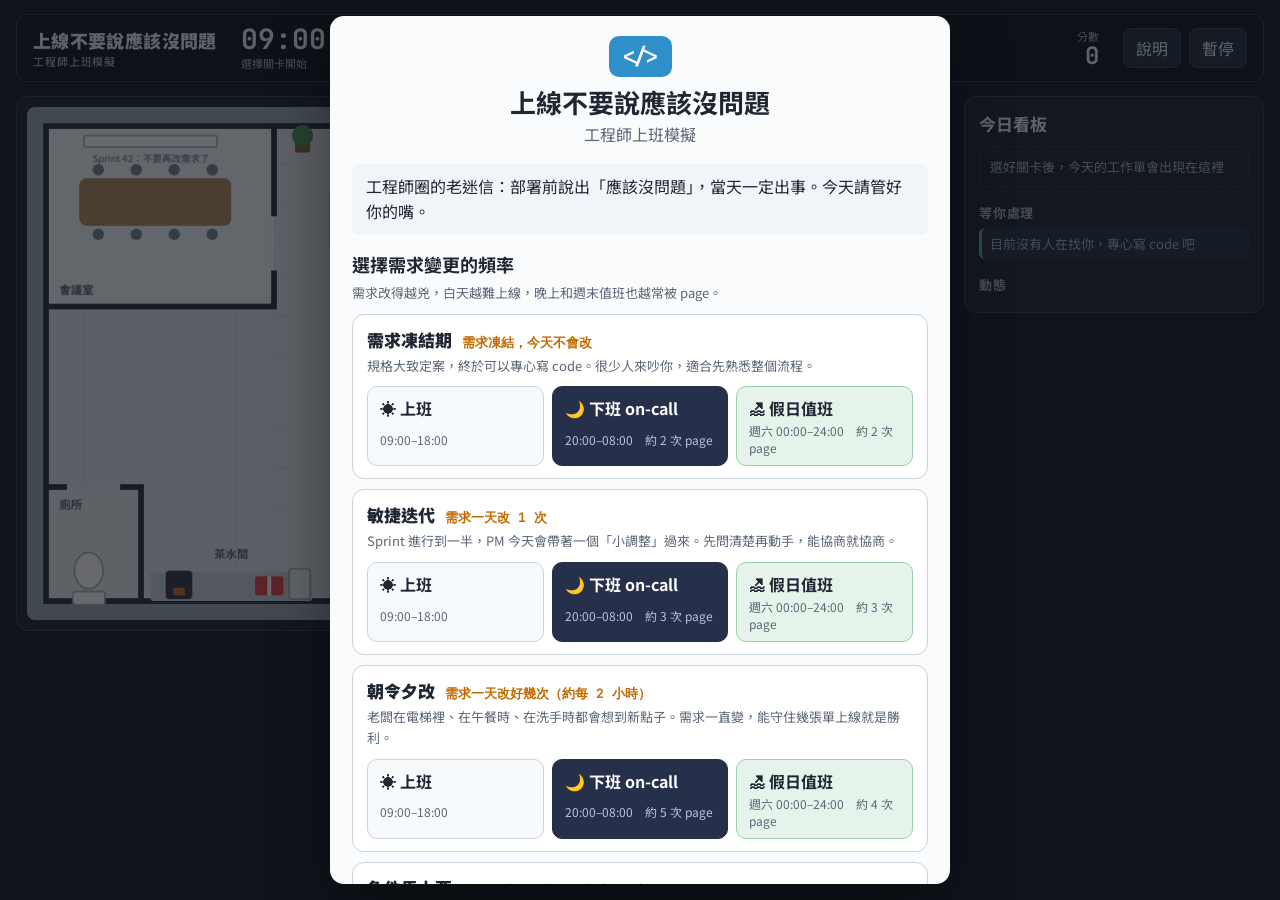
==== should-be-fine/index.html @ b034e5cc "Add the game 上線不要說應該沒問題 Served at /should-be-fine/ with noindex like the homepage. The homepage list" ====
<!doctype html>
<html lang="zh-Hant">
<head>
<meta charset="utf-8">
<meta name="viewport" content="width=device-width, initial-scale=1, viewport-fit=cover">
<meta name="robots" content="noindex">
<title>上線不要說應該沒問題｜工程師上班模擬</title>
<meta name="description" content="工程師上班模擬遊戲：寫 code、code review、交測、部署、處理線上告警，還要應付一直變的需求。">
<meta name="theme-color" content="#151A23">
<link rel="icon" href="data:image/svg+xml,%3Csvg xmlns='http://www.w3.org/2000/svg' viewBox='0 0 64 64'%3E%3Crect width='64' height='64' rx='14' fill='%232F8FCB'/%3E%3Ctext x='32' y='42' font-size='28' font-family='monospace' font-weight='700' text-anchor='middle' fill='white'%3E%26lt;/%26gt;%3C/text%3E%3C/svg%3E">
<link rel="preconnect" href="https://fonts.googleapis.com">
<link rel="preconnect" href="https://fonts.gstatic.com" crossorigin>
<link rel="stylesheet" href="https://fonts.googleapis.com/css2?family=Noto+Sans+TC:wght@400;500;700;900&family=JetBrains+Mono:wght@500;700&display=swap">
<link rel="stylesheet" href="style.css">
</head>
<body>
<div class="app">
  <header class="hud">
    <div class="brand">上線不要說應該沒問題<small id="lvLabel">工程師上班模擬</small></div>
    <div class="clockbox"><div class="clock" id="clock">09:00</div><div class="sub" id="left">選擇關卡開始</div></div>
    <div class="meters">
      <div class="meter"><div class="lab"><span>精神</span><span id="vEn">100%</span></div><div class="bar"><i id="bEn"></i></div></div>
      <div class="meter"><div class="lab"><span>膀胱</span><span id="vBl">15%</span></div><div class="bar"><i id="bBl"></i></div></div>
      <div class="meter small"><div class="lab"><span>肚子</span></div><div class="val" id="vHu">還好</div></div>
    </div>
    <div class="scorebox"><div class="lab">分數</div><div class="score" id="score">0</div></div>
    <div class="hbtns"><button class="hbtn phone" id="btnPhone" hidden>📟 接 page</button><button class="hbtn leave" id="btnLeave" hidden>下班 🏃</button><button class="hbtn" id="btnWait" hidden>⏩ 等一下 (F)</button><button class="hbtn" id="btnHelp">說明</button><button class="hbtn" id="btnPause">暫停</button></div>
  </header>

  <main class="stage">
    <canvas id="cv" aria-label="辦公室平面圖"></canvas>
  </main>

  <aside class="side">
    <section><h2 id="boardTitle">今日看板</h2><div id="board" class="board"></div></section>
    <section><h3>等你處理</h3><ul id="todo" class="todo"></ul></section>
    <section><h3>動態</h3><ul id="feed" class="feed"></ul></section>
  </aside>
</div>

<div class="ov" id="ov" hidden><div class="card" id="card" role="dialog" aria-modal="true"></div></div>

<script src="js/data.js"></script>
<script src="js/game.js"></script>
</body>
</html>
---- should-be-fine/style.css ----
:root {
  --bg: #1A202B;
  --panel: #232B38;
  --panel-2: #2C3545;
  --line: #3A4558;
  --ink: #E8ECF2;
  --ink-2: #A5B0C0;
  --accent: #4FC3F7;
  --ok: #4CC38A;
  --warn: #F0A020;
  --bad: #E5484D;
  --f-body: "Noto Sans TC", system-ui, -apple-system, "PingFang TC", "Microsoft JhengHei", sans-serif;
  --f-mono: "JetBrains Mono", ui-monospace, Menlo, Consolas, monospace;
  color-scheme: dark;
}
* { box-sizing: border-box; }
html, body { margin: 0; background: var(--bg); color: var(--ink); font-family: var(--f-body); }
body { padding: 14px max(16px, env(safe-area-inset-right)) 14px max(16px, env(safe-area-inset-left)); }
button { font: inherit; }
[hidden] { display: none !important; }

.app { max-width: 1500px; margin: 0 auto; display: grid; grid-template-columns: minmax(0, 1fr) 300px; gap: 14px; }

/* ---- HUD ---- */
.hud { grid-column: 1 / -1; display: flex; flex-wrap: wrap; align-items: center; gap: 10px 24px; background: #151A23; border: 1px solid var(--line); border-radius: 12px; padding: 10px 16px; }
.brand { font-weight: 900; font-size: 18px; letter-spacing: .02em; }
.brand small { display: block; font-weight: 500; font-size: 11px; color: var(--ink-2); letter-spacing: .08em; }
.clock { font-family: var(--f-mono); font-size: 28px; font-weight: 700; line-height: 1; }
.clockbox .sub { font-size: 11px; color: var(--ink-2); margin-top: 2px; }
.meters { display: flex; gap: 16px; align-items: center; flex: 1; min-width: 260px; }
.meter { min-width: 100px; flex: 1; max-width: 150px; }
.meter.small { flex: 0 0 auto; min-width: 54px; }
.meter .lab { display: flex; justify-content: space-between; font-size: 12px; color: var(--ink-2); }
.meter .lab span:last-child { font-family: var(--f-mono); color: var(--ink); }
.meter .val { font-weight: 700; font-size: 14px; }
.bar { position: relative; height: 8px; background: #2C3545; border-radius: 4px; overflow: hidden; margin-top: 4px; }
/* 精神條切成 10 節，被叫醒時一次扣一節以上 */
.bar::after { content: ""; position: absolute; inset: 0; background: repeating-linear-gradient(90deg, transparent 0 calc(10% - 2px), #151A23 calc(10% - 2px) 10%); pointer-events: none; }
.meter.hit .lab span:last-child { color: var(--bad); }
.meter.hit .bar { animation: hit .9s ease-out; }
@keyframes hit { 0%, 30% { box-shadow: 0 0 0 2px var(--bad); } 100% { box-shadow: 0 0 0 0 transparent; } }
@media (prefers-reduced-motion: reduce) { .meter.hit .bar { animation: none; } }
.bar i { display: block; height: 100%; width: 100%; background: var(--ok); transition: width .2s; }
.bar i.warn { background: var(--warn); }
.bar i.bad { background: var(--bad); }
.scorebox { text-align: right; }
.scorebox .lab { font-size: 11px; color: var(--ink-2); }
.score { font-family: var(--f-mono); font-size: 24px; font-weight: 700; line-height: 1; }
.hbtns { display: flex; gap: 8px; }
.hbtn { background: var(--panel-2); color: var(--ink); border: 1px solid var(--line); border-radius: 8px; padding: 7px 12px; cursor: pointer; }
.hbtn:hover { border-color: var(--accent); }
.hbtn.phone { background: #06A94D; border-color: #06A94D; font-weight: 700; }
.hbtn.phone.ring { background: var(--bad); border-color: var(--bad); animation: ring .6s infinite alternate; }
@keyframes ring { from { transform: rotate(-2deg) scale(1); } to { transform: rotate(2deg) scale(1.06); } }
@media (prefers-reduced-motion: reduce) { .hbtn.phone.ring { animation: none; } }

/* ---- 地圖 ---- */
.stage { position: relative; background: var(--panel); border: 1px solid var(--line); border-radius: 12px; padding: 10px; align-self: start; }
#cv { display: block; width: 100%; height: auto; aspect-ratio: 16 / 9; border-radius: 8px; touch-action: manipulation; }

/* ---- 右側面板 ---- */
.side { background: var(--panel); border: 1px solid var(--line); border-radius: 12px; padding: 12px 14px; align-self: start; max-height: calc(100vh - 120px); overflow: auto; }
.side h2 { font-size: 17px; margin: 2px 0 10px; }
.side h3 { font-size: 13px; color: var(--ink-2); margin: 16px 0 6px; letter-spacing: .06em; }
.board { display: grid; gap: 8px; }
.tk { background: var(--panel-2); border: 1px solid var(--line); border-left: 4px solid #7A8699; border-radius: 8px; padding: 7px 9px; }
.tk-top { display: flex; justify-content: space-between; align-items: center; font-size: 12px; }
.tk-top code { font-family: var(--f-mono); color: var(--ink-2); }
.tk .st { font-size: 11px; padding: 1px 7px; border-radius: 10px; background: #3A4558; }
.tk-title { font-size: 14px; margin-top: 2px; }
.tk-sub { font-size: 11px; color: var(--ink-2); margin-top: 3px; font-family: var(--f-mono); }
.tk-bar { height: 5px; background: #1A202B; border-radius: 3px; margin-top: 5px; overflow: hidden; }
.tk-bar i { display: block; height: 100%; background: var(--accent); }
.ver { font-size: 10px; background: var(--warn); color: #1A202B; padding: 0 5px; border-radius: 6px; font-weight: 700; }
.chg { font-size: 10px; background: var(--bad); color: #fff; padding: 0 5px; border-radius: 6px; font-weight: 700; }
.s-dev { border-left-color: var(--accent); }
.s-review, .s-qa { border-left-color: var(--warn); }
.s-review .st, .s-qa .st { background: var(--warn); color: #1A202B; }
.s-testing { border-left-color: #8C7AE6; }
.s-ready { border-left-color: var(--ok); }
.s-ready .st { background: var(--ok); color: #10241A; }
.s-done { opacity: .55; border-left-color: var(--ok); }
.todo, .feed { list-style: none; margin: 0; padding: 0; }
.todo li { font-size: 13px; padding: 6px 8px; border-radius: 6px; background: var(--panel-2); margin-bottom: 5px; border-left: 3px solid var(--warn); }
.todo li.u { border-left-color: var(--bad); background: #3A2429; }
.todo li.none { border-left-color: var(--ok); color: var(--ink-2); }
.feed li { font-size: 12px; padding: 4px 0; border-bottom: 1px dashed var(--line); color: var(--ink-2); }
.feed li time { font-family: var(--f-mono); margin-right: 6px; color: #7A8699; }
.feed li.g { color: #8FDDB4; }
.feed li.b { color: #F3A0A3; }

/* ---- 對話框 ---- */
.ov { position: fixed; inset: 0; background: rgba(10, 13, 19, .62); display: flex; align-items: center; justify-content: center; padding: 16px; z-index: 10; }
.card { background: #FAFBFC; color: #1F2733; width: min(620px, 100%); max-height: calc(100vh - 32px); overflow: auto; border-radius: 14px; padding: 20px 22px; box-shadow: 0 20px 60px rgba(0, 0, 0, .4); }
.card h1 { font-size: 26px; margin: 6px 0 2px; }
.card h4 { font-size: 18px; margin: 8px 0 10px; }
.card p { line-height: 1.6; }
.who { display: flex; align-items: center; gap: 8px; font-size: 14px; }
.who .badge { color: #fff; font-size: 12px; font-weight: 700; padding: 3px 8px; border-radius: 6px; }
.who .when { margin-left: auto; font-family: var(--f-mono); color: #7A8699; font-size: 12px; }
.stepn { font-size: 12px; color: #7A8699; margin-top: 6px; }
.body { font-size: 15px; line-height: 1.6; }
.body small, .card small { color: #5B6677; }
.quote { background: #FFF5D6; border-left: 4px solid var(--warn); padding: 8px 12px; border-radius: 6px; }
pre.code { background: #1B212B; color: #E3E8EE; font-family: var(--f-mono); font-size: 13px; line-height: 1.55; padding: 12px 14px; border-radius: 8px; overflow-x: auto; margin: 8px 0 12px; }
ul.mono { font-family: var(--f-mono); font-size: 13px; background: #1B212B; color: #FFB3B5; padding: 10px 14px 10px 30px; border-radius: 8px; line-height: 1.7; }
.opts { display: grid; gap: 8px; margin-top: 8px; }
.opt { text-align: left; background: #fff; color: #1F2733; border: 1.5px solid #CBD3DD; border-radius: 10px; padding: 10px 12px; cursor: pointer; line-height: 1.45; display: flex; gap: 10px; align-items: flex-start; flex-wrap: wrap; }
.opt b { flex: 1 1 100%; font-weight: 700; }
.opt small { flex: 1 1 100%; color: #5B6677; }
.opt:hover:not(:disabled) { border-color: #2F8FCB; background: #F0F8FD; }
.opt:disabled { cursor: default; opacity: .8; }
.opt:disabled:not(.right):not(.wrong) { opacity: .45; }
.opt.right, .chk.right { border-color: var(--ok); background: #E6F6EE; opacity: 1; }
.opt.wrong, .chk.wrong { border-color: var(--bad); background: #FCEAEA; opacity: 1; }
.k { font-family: var(--f-mono); font-size: 11px; background: #E3E8EE; color: #5B6677; border-radius: 4px; padding: 1px 6px; flex: 0 0 auto; margin-top: 1px; }
.opt b + small { margin-top: -6px; }
.checks { display: grid; gap: 6px; margin-top: 8px; }
.chk { display: flex; gap: 10px; align-items: center; border: 1.5px solid #CBD3DD; border-radius: 10px; padding: 9px 12px; cursor: pointer; background: #fff; }
.chk input { width: 18px; height: 18px; accent-color: #2F8FCB; }
.fb { margin-top: 12px; padding: 10px 12px; border-radius: 8px; line-height: 1.55; font-size: 14px; }
.fb.g { background: #E6F6EE; }
.fb.b { background: #FCEAEA; }
.acts { display: flex; gap: 10px; flex-wrap: wrap; margin-top: 14px; }
.btn { background: #E3E8EE; color: #1F2733; border: 0; border-radius: 10px; padding: 10px 18px; font-weight: 700; cursor: pointer; }
.btn.primary { background: #2F8FCB; color: #fff; }
.btn:hover { filter: brightness(1.06); }
.btn:focus-visible, .opt:focus-visible, .lvbtn:focus-visible { outline: 3px solid #F0A020; outline-offset: 2px; }

.title { text-align: center; }
.logo { display: inline-block; font-family: var(--f-mono); font-weight: 700; font-size: 22px; background: #2F8FCB; color: #fff; padding: 6px 12px; border-radius: 10px; }
.tag { color: #5B6677; margin: 0; }
.lead { background: #F1F4F8; padding: 10px 14px; border-radius: 8px; }
.lvs { display: grid; gap: 10px; }
.hint { font-size: 13px; color: #5B6677; margin: -4px 0 10px; }
.lvbox { border: 1.5px solid #CBD3DD; background: #fff; border-radius: 12px; padding: 12px 14px; }
.lvhead { display: flex; flex-wrap: wrap; align-items: baseline; gap: 4px 10px; }
.lvname { font-weight: 900; font-size: 17px; }
.lvfreq { font-family: var(--f-mono); font-size: 13px; color: #C26A00; font-weight: 700; }
.lvdesc { font-size: 13px; color: #5B6677; line-height: 1.5; margin: 4px 0 10px; }
.lvbtns { display: grid; grid-template-columns: repeat(3, 1fr); gap: 8px; }
.lvbtn { text-align: left; border: 1.5px solid #CBD3DD; background: #F7FAFC; border-radius: 10px; padding: 9px 12px; cursor: pointer; display: grid; gap: 2px; color: #1F2733; }
.lvbtn small { font-size: 12px; color: #5B6677; }
.lvbtn:hover { border-color: #2F8FCB; background: #F0F8FD; }
.lvbtn.night { background: #26304A; border-color: #26304A; color: #fff; }
.lvbtn.night small { color: #B8C4E0; }
.lvbtn.night:hover { background: #31406A; }
@media (max-width: 560px) { .lvbtns { grid-template-columns: 1fr; } }
.fine { font-size: 12px; color: #7A8699; margin-top: 14px; }
.tlist, .rules { padding-left: 20px; margin: 6px 0; }
.tlist li, .rules li { margin: 3px 0; }
.tlist code { font-family: var(--f-mono); background: #E3E8EE; padding: 0 5px; border-radius: 4px; }
.result { display: flex; align-items: center; gap: 18px; background: #F1F4F8; border-radius: 10px; padding: 12px 16px; }
.result .big { font-family: var(--f-mono); font-size: 44px; font-weight: 700; color: #2F8FCB; }
.stats { width: 100%; border-collapse: collapse; margin-top: 12px; font-size: 14px; }
.stats td { padding: 6px 4px; border-bottom: 1px solid #E3E8EE; }
.stats td:last-child { text-align: right; font-family: var(--f-mono); }

@media (max-width: 1000px) {
  .app { grid-template-columns: minmax(0, 1fr); }
  .side { max-height: none; }
  .board { grid-template-columns: repeat(auto-fill, minmax(200px, 1fr)); }
}
@media (max-width: 600px) {
  body { padding: 8px 16px; }
  .hud { gap: 8px 14px; padding: 8px 12px; }
  .brand { font-size: 15px; }
  .clock { font-size: 22px; }
  .meters { order: 5; flex-basis: 100%; }
  .stage { padding: 4px; }
  .card { padding: 16px; }
}
.tk-empty { font-size: 13px; color: var(--ink-2); padding: 10px; border: 1px dashed var(--line); border-radius: 8px; }
.life { display: grid; grid-template-columns: 1fr 1fr; gap: 6px; margin-bottom: 8px; }
.life span { font-size: 12px; background: var(--panel-2); border: 1px solid var(--line); border-radius: 6px; padding: 5px 8px; color: var(--ink-2); }
.life span.ok { color: #8FDDB4; border-color: #2F6B4E; }
.tk.hot { border-left-color: var(--bad); }
.tk.big { border-left-color: #8C7AE6; }
.due { font-size: 12px; margin-top: 3px; color: var(--warn); font-weight: 700; }
.due.late { color: var(--bad); }
.hbtn.leave { background: var(--ok); border-color: var(--ok); color: #10241A; font-weight: 700; }
.stats small { color: #5B6677; }
.stats td:last-child small { font-family: var(--f-body); }
.card code { font-family: var(--f-mono); background: #E3E8EE; padding: 0 5px; border-radius: 4px; }
.stats tr.txt td:last-child { font-family: var(--f-body); }
.lvbtn.weekend { background: #E6F3EA; border-color: #9CCFAE; }
.lvbtn.weekend:hover { background: #D6ECDD; }
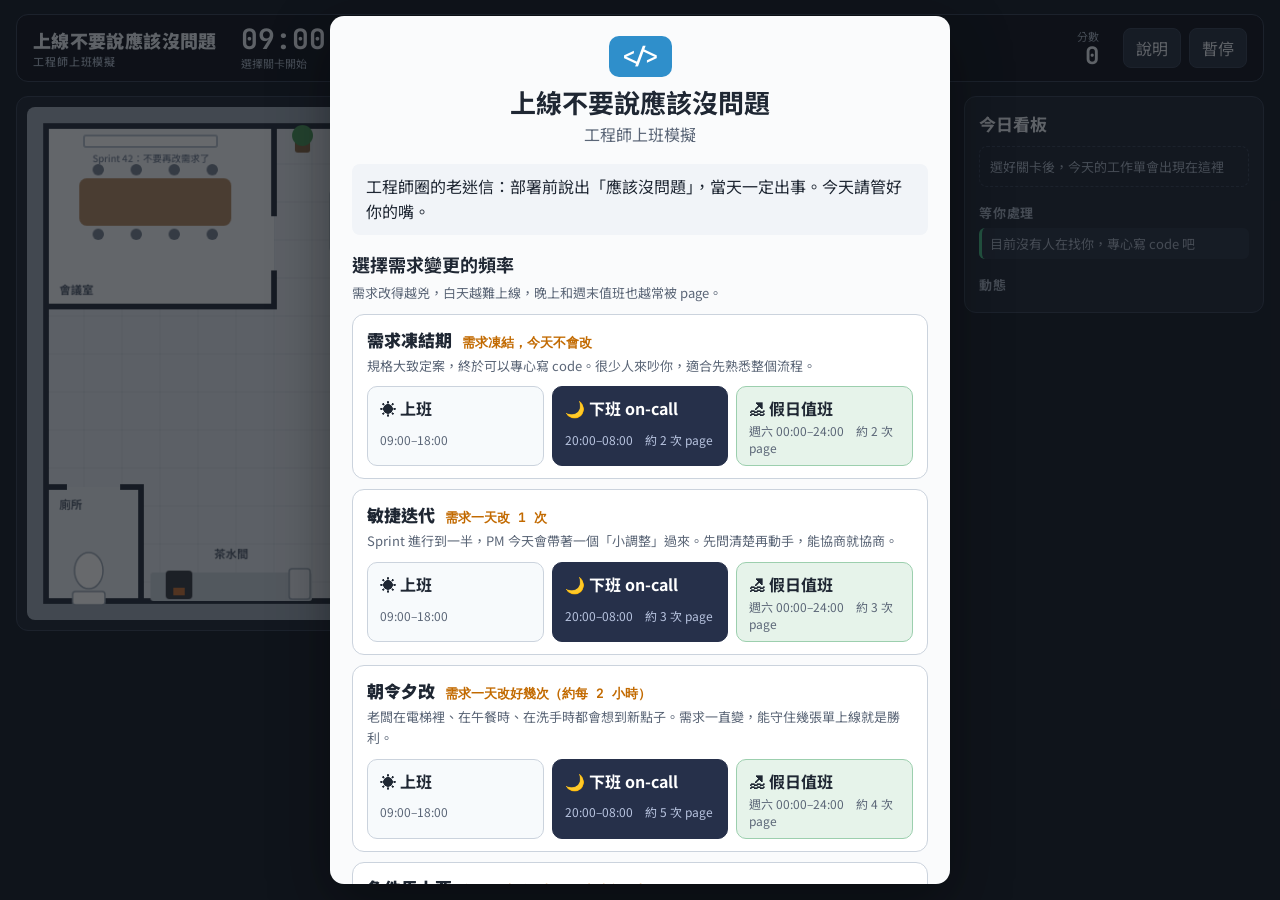
==== commit a6bc6215: "Update 上線不要說應該沒問題 and move it to /games/oncall-sim/ New version: sales calls the desk phone about ur" ====
--- a/should-be-fine/index.html
+++ b/should-be-fine/index.html
@@ -1,46 +1,14 @@
 <!doctype html>
-<html lang="zh-Hant">
+<html lang="zh-Hant-TW">
 <head>
 <meta charset="utf-8">
-<meta name="viewport" content="width=device-width, initial-scale=1, viewport-fit=cover">
+<meta name="viewport" content="width=device-width, initial-scale=1">
 <meta name="robots" content="noindex">
-<title>上線不要說應該沒問題｜工程師上班模擬</title>
-<meta name="description" content="工程師上班模擬遊戲：寫 code、code review、交測、部署、處理線上告警，還要應付一直變的需求。">
-<meta name="theme-color" content="#151A23">
-<link rel="icon" href="data:image/svg+xml,%3Csvg xmlns='http://www.w3.org/2000/svg' viewBox='0 0 64 64'%3E%3Crect width='64' height='64' rx='14' fill='%232F8FCB'/%3E%3Ctext x='32' y='42' font-size='28' font-family='monospace' font-weight='700' text-anchor='middle' fill='white'%3E%26lt;/%26gt;%3C/text%3E%3C/svg%3E">
-<link rel="preconnect" href="https://fonts.googleapis.com">
-<link rel="preconnect" href="https://fonts.gstatic.com" crossorigin>
-<link rel="stylesheet" href="https://fonts.googleapis.com/css2?family=Noto+Sans+TC:wght@400;500;700;900&family=JetBrains+Mono:wght@500;700&display=swap">
-<link rel="stylesheet" href="style.css">
+<meta http-equiv="refresh" content="0; url=../games/oncall-sim/">
+<title>上線不要說應該沒問題</title>
+<link rel="canonical" href="../games/oncall-sim/">
 </head>
 <body>
-<div class="app">
-  <header class="hud">
-    <div class="brand">上線不要說應該沒問題<small id="lvLabel">工程師上班模擬</small></div>
-    <div class="clockbox"><div class="clock" id="clock">09:00</div><div class="sub" id="left">選擇關卡開始</div></div>
-    <div class="meters">
-      <div class="meter"><div class="lab"><span>精神</span><span id="vEn">100%</span></div><div class="bar"><i id="bEn"></i></div></div>
-      <div class="meter"><div class="lab"><span>膀胱</span><span id="vBl">15%</span></div><div class="bar"><i id="bBl"></i></div></div>
-      <div class="meter small"><div class="lab"><span>肚子</span></div><div class="val" id="vHu">還好</div></div>
-    </div>
-    <div class="scorebox"><div class="lab">分數</div><div class="score" id="score">0</div></div>
-    <div class="hbtns"><button class="hbtn phone" id="btnPhone" hidden>📟 接 page</button><button class="hbtn leave" id="btnLeave" hidden>下班 🏃</button><button class="hbtn" id="btnWait" hidden>⏩ 等一下 (F)</button><button class="hbtn" id="btnHelp">說明</button><button class="hbtn" id="btnPause">暫停</button></div>
-  </header>
-
-  <main class="stage">
-    <canvas id="cv" aria-label="辦公室平面圖"></canvas>
-  </main>
-
-  <aside class="side">
-    <section><h2 id="boardTitle">今日看板</h2><div id="board" class="board"></div></section>
-    <section><h3>等你處理</h3><ul id="todo" class="todo"></ul></section>
-    <section><h3>動態</h3><ul id="feed" class="feed"></ul></section>
-  </aside>
-</div>
-
-<div class="ov" id="ov" hidden><div class="card" id="card" role="dialog" aria-modal="true"></div></div>
-
-<script src="js/data.js"></script>
-<script src="js/game.js"></script>
+<p>遊戲搬家了：<a href="../games/oncall-sim/">上線不要說應該沒問題</a></p>
 </body>
 </html>
